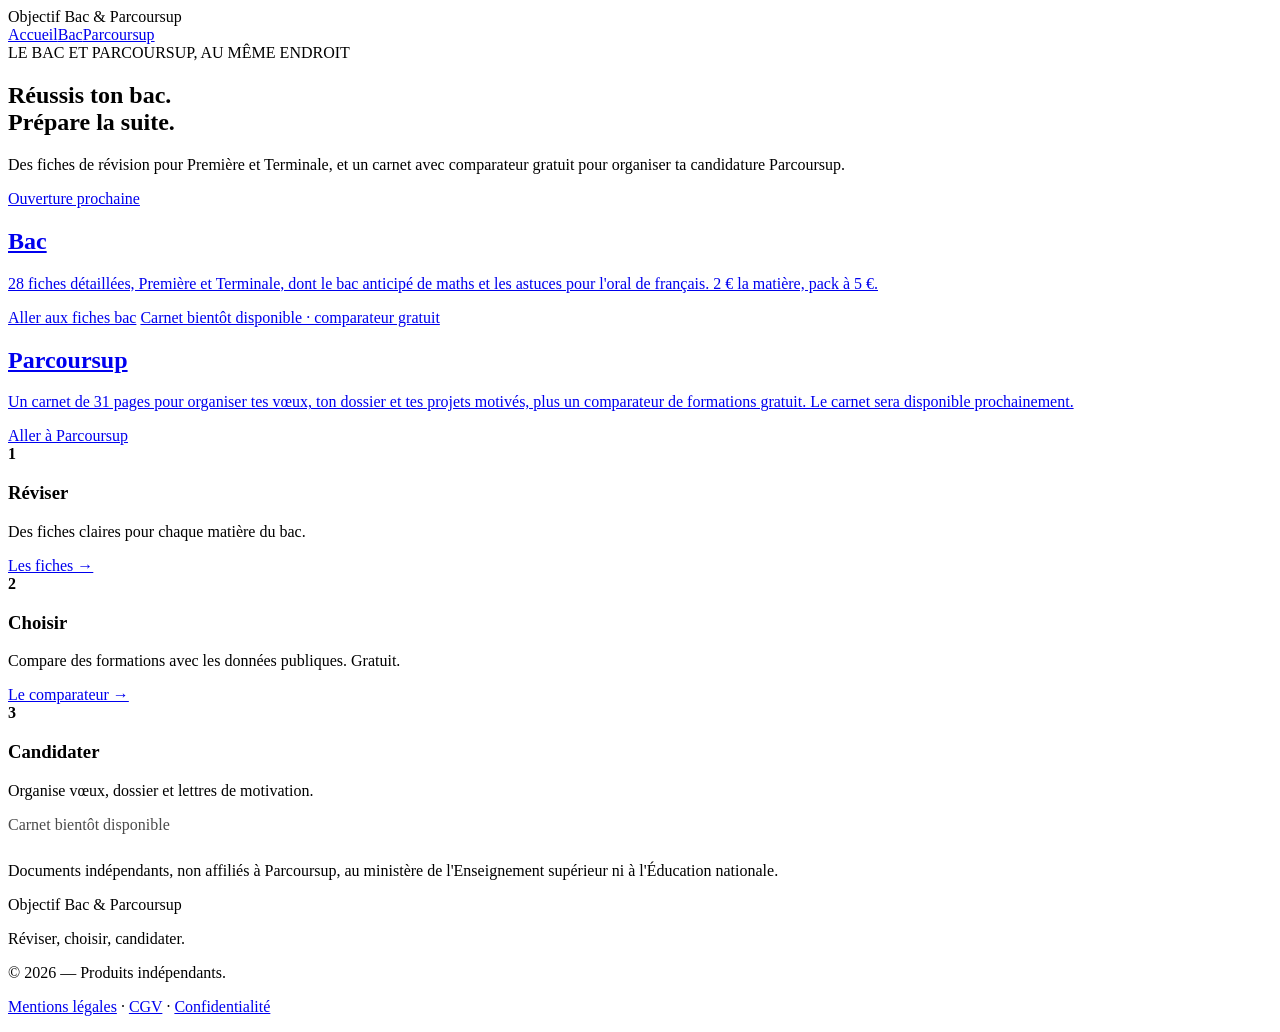
==== index.html @ 8cfb984e "Add files via upload Mise en ligne du site" ====
<!doctype html>
<html lang="fr">
<head>
<meta charset="utf-8" />
<meta name="viewport" content="width=device-width, initial-scale=1" />
<meta name="description" content="Fiches de révision du bac et carnet Parcoursup avec comparateur gratuit." />
<title>Objectif Bac &amp; Parcoursup — Révise, choisis, candidate</title>
<link rel="icon" href="data:image/svg+xml,%3Csvg xmlns=%27http://www.w3.org/2000/svg%27 viewBox=%270 0 100 100%27%3E%3Crect width=%27100%27 height=%27100%27 rx=%2722%27 fill=%27%230f2347%27/%3E%3Ctext x=%2750%27 y=%2772%27 font-size=%2770%27 text-anchor=%27middle%27 fill=%27%23ffc933%27 font-family=%27Arial%27 font-weight=%27800%27%3EO%3C/text%3E%3C/svg%3E">
<link rel="preconnect" href="https://fonts.googleapis.com">
<link rel="preconnect" href="https://fonts.gstatic.com" crossorigin>
<link href="https://fonts.googleapis.com/css2?family=DM+Sans:wght@400;500;600;700&family=Montserrat:wght@700;800&display=swap" rel="stylesheet">
<link rel="stylesheet" href="style.css" />
</head>
<body>
<div class="sitebar"><div class="in"><span>Objectif Bac &amp; Parcoursup</span><nav><a href="index.html" class="on" aria-current="page">Accueil</a><a href="bac.html">Bac</a><a href="parcoursup.html">Parcoursup</a></nav></div></div>
<main id="top"><section class="hero2"><div class="eyebrow">LE BAC ET PARCOURSUP, AU MÊME ENDROIT</div><h1>Réussis ton bac.<br><span>Prépare la suite.</span></h1><p class="lead">Des fiches de révision pour Première et Terminale, et un carnet avec comparateur gratuit pour organiser ta candidature Parcoursup.</p>
<div class="paths">
<a class="path bac" href="bac.html"><span class="meta" id="bacStatus">Ouverture prochaine</span><h2>Bac</h2><p>28 fiches détaillées, Première et Terminale, dont le bac anticipé de maths et les astuces pour l'oral de français. 2 € la matière, pack à 5 €.</p><span class="btn primary">Aller aux fiches bac</span></a>
<a class="path pcs" href="parcoursup.html"><span class="meta">Carnet bientôt disponible · comparateur gratuit</span><h2>Parcoursup</h2><p>Un carnet de 31 pages pour organiser tes vœux, ton dossier et tes projets motivés, plus un comparateur de formations gratuit. Le carnet sera disponible prochainement.</p><span class="btn primary">Aller à Parcoursup</span></a>
</div>
<div class="jsteps"><div><b>1</b><h3>Réviser</h3><p>Des fiches claires pour chaque matière du bac.</p><a href="bac.html">Les fiches →</a></div><div><b>2</b><h3>Choisir</h3><p>Compare des formations avec les données publiques. Gratuit.</p><a href="parcoursup.html#comparateur">Le comparateur →</a></div><div><b>3</b><h3>Candidater</h3><p>Organise vœux, dossier et lettres de motivation.</p><span class="soon" style="opacity:.7">Carnet bientôt disponible</span></div></div>
<p class="independent" style="margin-top:28px">Documents indépendants, non affiliés à Parcoursup, au ministère de l'Enseignement supérieur ni à l'Éducation nationale.</p></section></main>
<footer><div class="brand">Objectif <span>Bac &amp; Parcoursup</span></div><p>Réviser, choisir, candidater.</p><p>© 2026 — Produits indépendants.</p><p class="legal"><a href="mentions-legales.html">Mentions légales</a> · <a href="cgv.html">CGV</a> · <a href="confidentialite.html">Confidentialité</a></p></footer>
<script src="config.js"></script>
<script>var S=window.SITE,st=document.getElementById("bacStatus");if(st)st.textContent=S.SALES_OPEN?"Disponible maintenant":"Ouverture prochaine";</script>
</body>
</html>
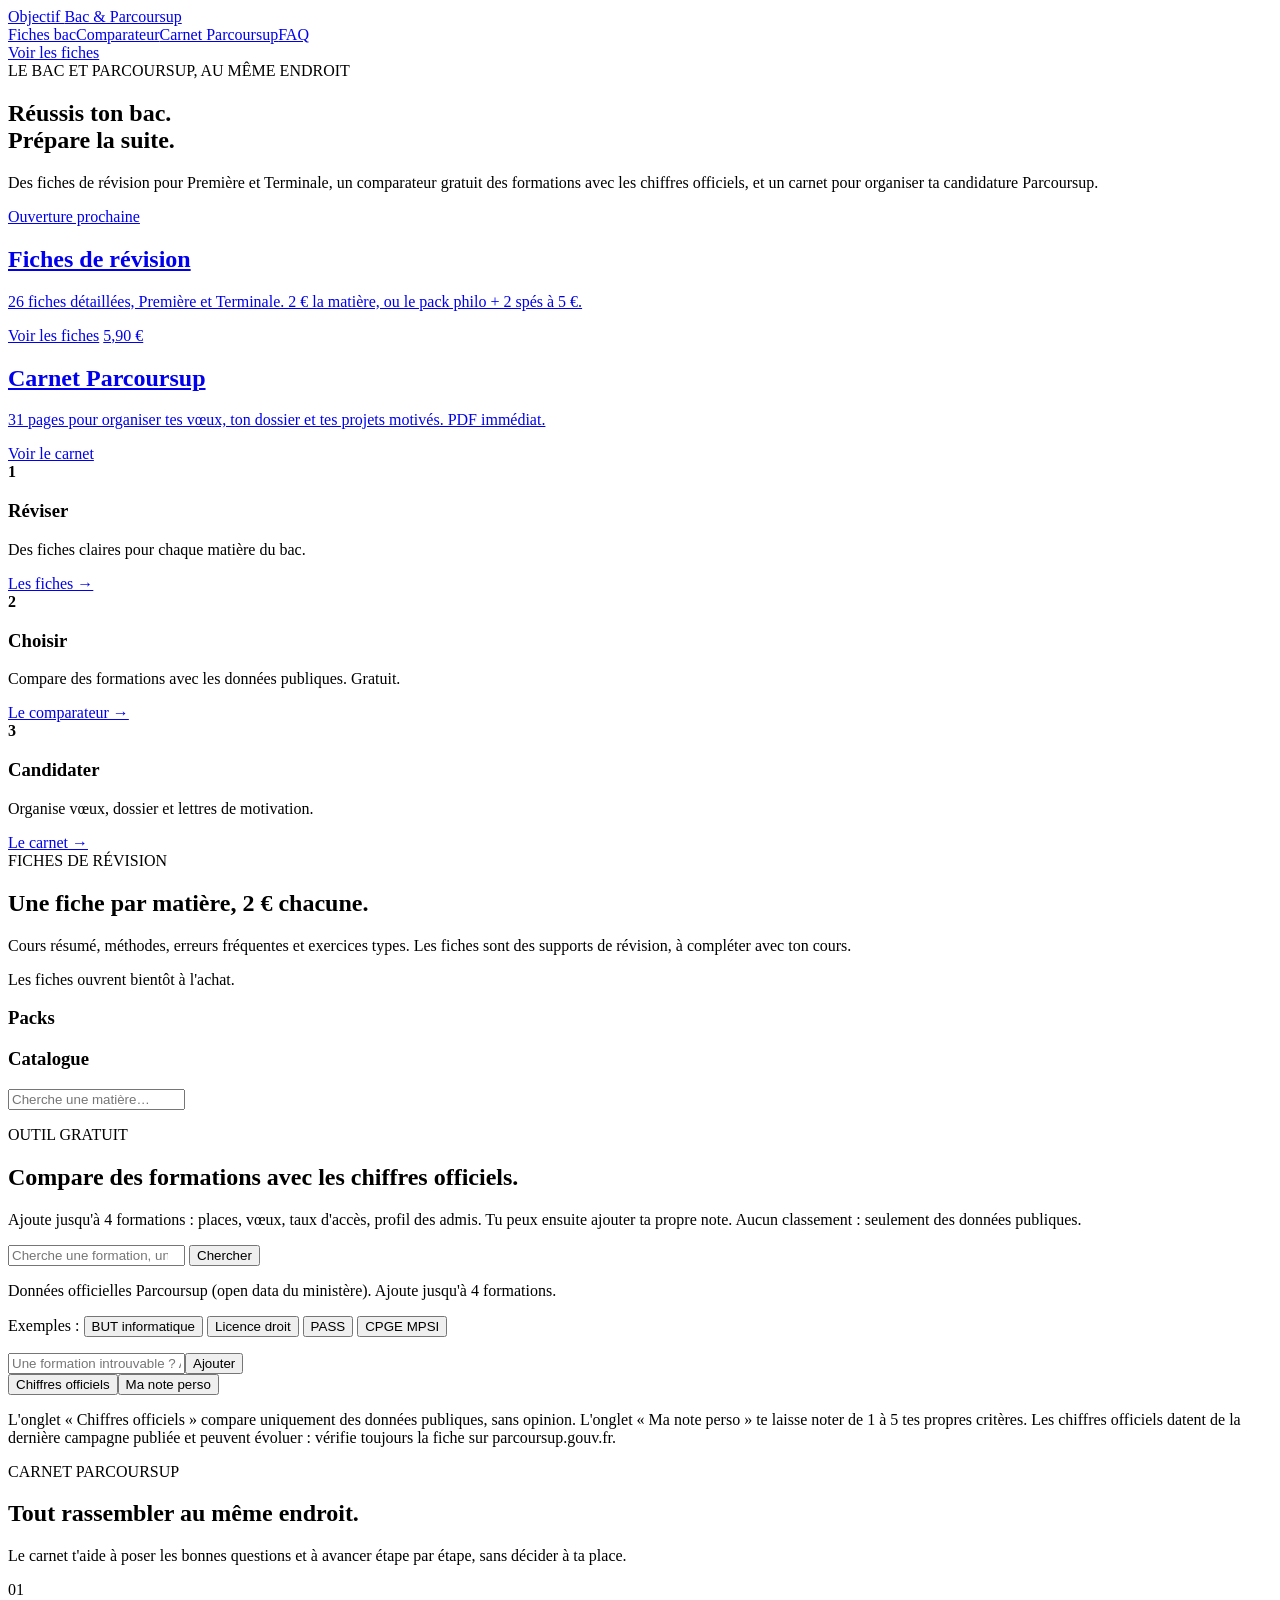
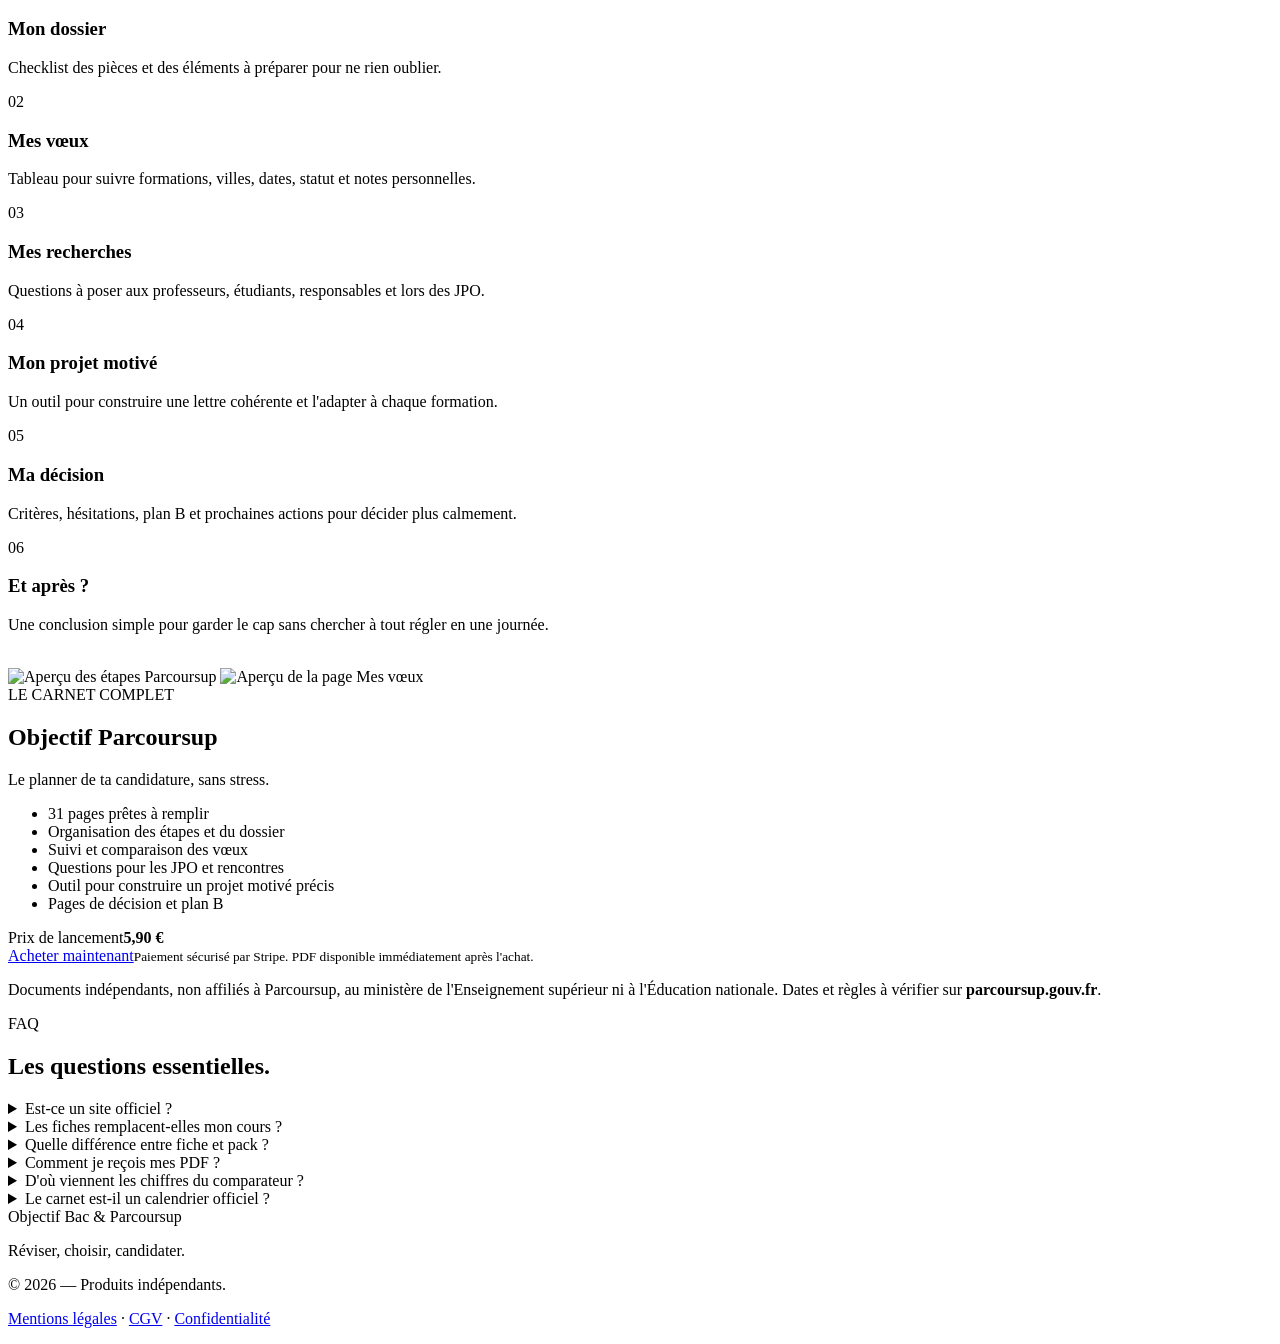
==== commit 79f41bf5: "Add files via upload Mise en ligne du site" ====
--- a/index.html
+++ b/index.html
@@ -3,7 +3,7 @@
 <head>
 <meta charset="utf-8" />
 <meta name="viewport" content="width=device-width, initial-scale=1" />
-<meta name="description" content="Fiches de révision du bac et carnet Parcoursup avec comparateur gratuit." />
+<meta name="description" content="Objectif Bac &amp; Parcoursup — fiches de révision Première et Terminale, comparateur de formations gratuit et carnet Parcoursup." />
 <title>Objectif Bac &amp; Parcoursup — Révise, choisis, candidate</title>
 <link rel="icon" href="data:image/svg+xml,%3Csvg xmlns=%27http://www.w3.org/2000/svg%27 viewBox=%270 0 100 100%27%3E%3Crect width=%27100%27 height=%27100%27 rx=%2722%27 fill=%27%230f2347%27/%3E%3Ctext x=%2750%27 y=%2772%27 font-size=%2770%27 text-anchor=%27middle%27 fill=%27%23ffc933%27 font-family=%27Arial%27 font-weight=%27800%27%3EO%3C/text%3E%3C/svg%3E">
 <link rel="preconnect" href="https://fonts.googleapis.com">
@@ -12,16 +12,95 @@
 <link rel="stylesheet" href="style.css" />
 </head>
 <body>
-<div class="sitebar"><div class="in"><span>Objectif Bac &amp; Parcoursup</span><nav><a href="index.html" class="on" aria-current="page">Accueil</a><a href="bac.html">Bac</a><a href="parcoursup.html">Parcoursup</a></nav></div></div>
-<main id="top"><section class="hero2"><div class="eyebrow">LE BAC ET PARCOURSUP, AU MÊME ENDROIT</div><h1>Réussis ton bac.<br><span>Prépare la suite.</span></h1><p class="lead">Des fiches de révision pour Première et Terminale, et un carnet avec comparateur gratuit pour organiser ta candidature Parcoursup.</p>
-<div class="paths">
-<a class="path bac" href="bac.html"><span class="meta" id="bacStatus">Ouverture prochaine</span><h2>Bac</h2><p>28 fiches détaillées, Première et Terminale, dont le bac anticipé de maths et les astuces pour l'oral de français. 2 € la matière, pack à 5 €.</p><span class="btn primary">Aller aux fiches bac</span></a>
-<a class="path pcs" href="parcoursup.html"><span class="meta">Carnet bientôt disponible · comparateur gratuit</span><h2>Parcoursup</h2><p>Un carnet de 31 pages pour organiser tes vœux, ton dossier et tes projets motivés, plus un comparateur de formations gratuit. Le carnet sera disponible prochainement.</p><span class="btn primary">Aller à Parcoursup</span></a>
-</div>
-<div class="jsteps"><div><b>1</b><h3>Réviser</h3><p>Des fiches claires pour chaque matière du bac.</p><a href="bac.html">Les fiches →</a></div><div><b>2</b><h3>Choisir</h3><p>Compare des formations avec les données publiques. Gratuit.</p><a href="parcoursup.html#comparateur">Le comparateur →</a></div><div><b>3</b><h3>Candidater</h3><p>Organise vœux, dossier et lettres de motivation.</p><span class="soon" style="opacity:.7">Carnet bientôt disponible</span></div></div>
-<p class="independent" style="margin-top:28px">Documents indépendants, non affiliés à Parcoursup, au ministère de l'Enseignement supérieur ni à l'Éducation nationale.</p></section></main>
+<header class="nav">
+  <a class="brand" href="#top">Objectif <span>Bac &amp; Parcoursup</span></a>
+  <nav><a href="#bac">Fiches bac</a><a href="#comparateur">Comparateur</a><a href="#parcoursup">Carnet Parcoursup</a><a href="#faq">FAQ</a></nav>
+  <a class="nav-cta" href="#bac">Voir les fiches</a>
+</header>
+<main id="top">
+  <section class="hero2">
+    <div class="eyebrow">LE BAC ET PARCOURSUP, AU MÊME ENDROIT</div>
+    <h1>Réussis ton bac.<br><span>Prépare la suite.</span></h1>
+    <p class="lead">Des fiches de révision pour Première et Terminale, un comparateur gratuit des formations avec les chiffres officiels, et un carnet pour organiser ta candidature Parcoursup.</p>
+    <div class="paths">
+      <a class="path bac" href="#bac"><span class="meta" id="bacStatus">Ouverture prochaine</span><h2>Fiches de révision</h2><p>26 fiches détaillées, Première et Terminale. 2 € la matière, ou le pack philo + 2 spés à 5 €.</p><span class="btn primary">Voir les fiches</span></a>
+      <a class="path pcs" href="#parcoursup"><span class="meta">5,90 €</span><h2>Carnet Parcoursup</h2><p>31 pages pour organiser tes vœux, ton dossier et tes projets motivés. PDF immédiat.</p><span class="btn primary">Voir le carnet</span></a>
+    </div>
+    <div class="jsteps">
+      <div><b>1</b><h3>Réviser</h3><p>Des fiches claires pour chaque matière du bac.</p><a href="#bac">Les fiches →</a></div>
+      <div><b>2</b><h3>Choisir</h3><p>Compare des formations avec les données publiques. Gratuit.</p><a href="#comparateur">Le comparateur →</a></div>
+      <div><b>3</b><h3>Candidater</h3><p>Organise vœux, dossier et lettres de motivation.</p><a href="#parcoursup">Le carnet →</a></div>
+    </div>
+  </section>
+
+  <section id="bac" class="section zone-bac">
+    <div class="section-head"><div><span class="section-kicker">FICHES DE RÉVISION</span><h2>Une fiche par matière, 2 € chacune.</h2></div><p>Cours résumé, méthodes, erreurs fréquentes et exercices types. Les fiches sont des supports de révision, à compléter avec ton cours.</p></div>
+    <div id="bnotice" class="bnotice"><div>Les fiches ouvrent bientôt à l'achat. <a id="bwaitlist" href="#" target="_blank" rel="noopener" hidden>Préviens-moi à l'ouverture</a></div></div>
+    <h3 class="subhead">Packs</h3>
+    <div id="bpacks"></div>
+    <h3 class="subhead">Catalogue</h3>
+    <input id="bq" type="search" placeholder="Cherche une matière…" aria-label="Rechercher une matière" autocomplete="off" />
+    <div id="blchips" class="bchips"></div>
+    <div id="bchips" class="bchips"></div>
+    <p id="bcount" class="hint" aria-live="polite"></p>
+    <div id="bgrid"></div>
+  </section>
+
+  <section id="comparateur" class="comparator section">
+      <div class="section-head"><div><span class="section-kicker">OUTIL GRATUIT</span><h2>Compare des formations avec les chiffres officiels.</h2></div><p>Ajoute jusqu'à 4 formations : places, vœux, taux d'accès, profil des admis. Tu peux ensuite ajouter ta propre note. Aucun classement : seulement des données publiques.</p></div>
+      <div class="compare-box">
+        <div class="search-row">
+          <input id="q" type="search" placeholder="Cherche une formation, un établissement ou une ville — ex. BUT informatique Lyon" autocomplete="off" aria-label="Rechercher une formation" />
+          <button class="btn primary" id="qBtn" type="button">Chercher</button>
+        </div>
+        <p id="qStatus" class="hint" aria-live="polite">Données officielles Parcoursup (open data du ministère). Ajoute jusqu'à 4 formations.</p>
+        <p class="hint">Exemples : <button type="button" class="chip" data-q="BUT informatique">BUT informatique</button> <button type="button" class="chip" data-q="Licence droit">Licence droit</button> <button type="button" class="chip" data-q="PASS">PASS</button> <button type="button" class="chip" data-q="CPGE MPSI">CPGE MPSI</button></p>
+        <ul id="qResults" class="q-results"></ul>
+        <form id="manualForm" class="manual"><input id="manualName" placeholder="Une formation introuvable ? Ajoute-la à la main" aria-label="Ajouter une formation manuellement" /><button class="btn secondary" type="submit">Ajouter</button></form>
+        <div class="tabs" role="tablist"><button type="button" role="tab" id="tabOff" aria-selected="true">Chiffres officiels</button><button type="button" role="tab" id="tabPerso" aria-selected="false">Ma note perso</button></div>
+        <div id="officialResult" class="table-wrap" aria-live="polite"></div>
+        <div id="compareResult" class="compare-grid" aria-live="polite" hidden></div>
+        <p class="hint">L'onglet « Chiffres officiels » compare uniquement des données publiques, sans opinion. L'onglet « Ma note perso » te laisse noter de 1 à 5 tes propres critères. Les chiffres officiels datent de la dernière campagne publiée et peuvent évoluer : vérifie toujours la fiche sur parcoursup.gouv.fr.</p>
+      </div>
+    </section>
+
+  <section id="parcoursup" class="content section">
+    <div class="section-head"><div><span class="section-kicker">CARNET PARCOURSUP</span><h2>Tout rassembler au même endroit.</h2></div><p>Le carnet t'aide à poser les bonnes questions et à avancer étape par étape, sans décider à ta place.</p></div>
+    <div class="feature-grid">
+        <article><div class="num">01</div><h3>Mon dossier</h3><p>Checklist des pièces et des éléments à préparer pour ne rien oublier.</p></article>
+        <article><div class="num">02</div><h3>Mes vœux</h3><p>Tableau pour suivre formations, villes, dates, statut et notes personnelles.</p></article>
+        <article><div class="num">03</div><h3>Mes recherches</h3><p>Questions à poser aux professeurs, étudiants, responsables et lors des JPO.</p></article>
+        <article><div class="num">04</div><h3>Mon projet motivé</h3><p>Un outil pour construire une lettre cohérente et l'adapter à chaque formation.</p></article>
+        <article><div class="num">05</div><h3>Ma décision</h3><p>Critères, hésitations, plan B et prochaines actions pour décider plus calmement.</p></article>
+        <article><div class="num">06</div><h3>Et après ?</h3><p>Une conclusion simple pour garder le cap sans chercher à tout régler en une journée.</p></article>
+      </div>
+    <div class="preview-grid" style="margin-top:34px">
+      <img src="assets/preview-steps.png" alt="Aperçu des étapes Parcoursup" loading="lazy" />
+      <img src="assets/preview-voeux.png" alt="Aperçu de la page Mes vœux" loading="lazy" />
+    </div>
+  </section>
+
+  <section id="acheter" class="buy section">
+    <div class="buy-card">
+      <div><span class="section-kicker">LE CARNET COMPLET</span><h2>Objectif Parcoursup</h2><p class="buy-sub">Le planner de ta candidature, sans stress.</p><ul><li>31 pages prêtes à remplir</li><li>Organisation des étapes et du dossier</li><li>Suivi et comparaison des vœux</li><li>Questions pour les JPO et rencontres</li><li>Outil pour construire un projet motivé précis</li><li>Pages de décision et plan B</li></ul></div>
+      <div class="price"><div><span>Prix de lancement</span><strong>5,90 €</strong></div><a class="btn primary big" href="https://buy.stripe.com/4gM00jh0t4Qf3sW8htg3600" target="_blank" rel="noopener">Acheter maintenant</a><small>Paiement sécurisé par Stripe. PDF disponible immédiatement après l'achat.</small></div>
+    </div>
+    <p class="independent">Documents indépendants, non affiliés à Parcoursup, au ministère de l'Enseignement supérieur ni à l'Éducation nationale. Dates et règles à vérifier sur <strong>parcoursup.gouv.fr</strong>.</p>
+  </section>
+
+  <section id="faq" class="faq section">
+    <div class="section-head"><div><span class="section-kicker">FAQ</span><h2>Les questions essentielles.</h2></div></div>
+    <details><summary>Est-ce un site officiel ?</summary><p>Non. Objectif Bac &amp; Parcoursup est indépendant : pas d'affiliation avec Parcoursup, le ministère ou l'Éducation nationale.</p></details>
+    <details><summary>Les fiches remplacent-elles mon cours ?</summary><p>Non. Ce sont des résumés de révision. Vérifie toujours les points importants avec ton cours et le programme officiel.</p></details>
+    <details><summary>Quelle différence entre fiche et pack ?</summary><p>Une fiche = une matière (2 €). Le pack à 5 € donne la philosophie et 2 spécialités au choix.</p></details>
+    <details><summary>Comment je reçois mes PDF ?</summary><p>Juste après le paiement, tu arrives sur une page de téléchargement. Le reçu Stripe est envoyé par e-mail.</p></details>
+    <details><summary>D'où viennent les chiffres du comparateur ?</summary><p>Des données ouvertes officielles de Parcoursup (ministère). Elles datent de la dernière campagne publiée : vérifie la fiche sur parcoursup.gouv.fr.</p></details>
+    <details><summary>Le carnet est-il un calendrier officiel ?</summary><p>Non. Il sert à t'organiser ; dates et règles sont à vérifier sur parcoursup.gouv.fr.</p></details>
+  </section>
+</main>
 <footer><div class="brand">Objectif <span>Bac &amp; Parcoursup</span></div><p>Réviser, choisir, candidater.</p><p>© 2026 — Produits indépendants.</p><p class="legal"><a href="mentions-legales.html">Mentions légales</a> · <a href="cgv.html">CGV</a> · <a href="confidentialite.html">Confidentialité</a></p></footer>
 <script src="config.js"></script>
-<script>var S=window.SITE,st=document.getElementById("bacStatus");if(st)st.textContent=S.SALES_OPEN?"Disponible maintenant":"Ouverture prochaine";</script>
+<script src="fiches.js"></script>
+<script src="compare.js"></script>
 </body>
 </html>
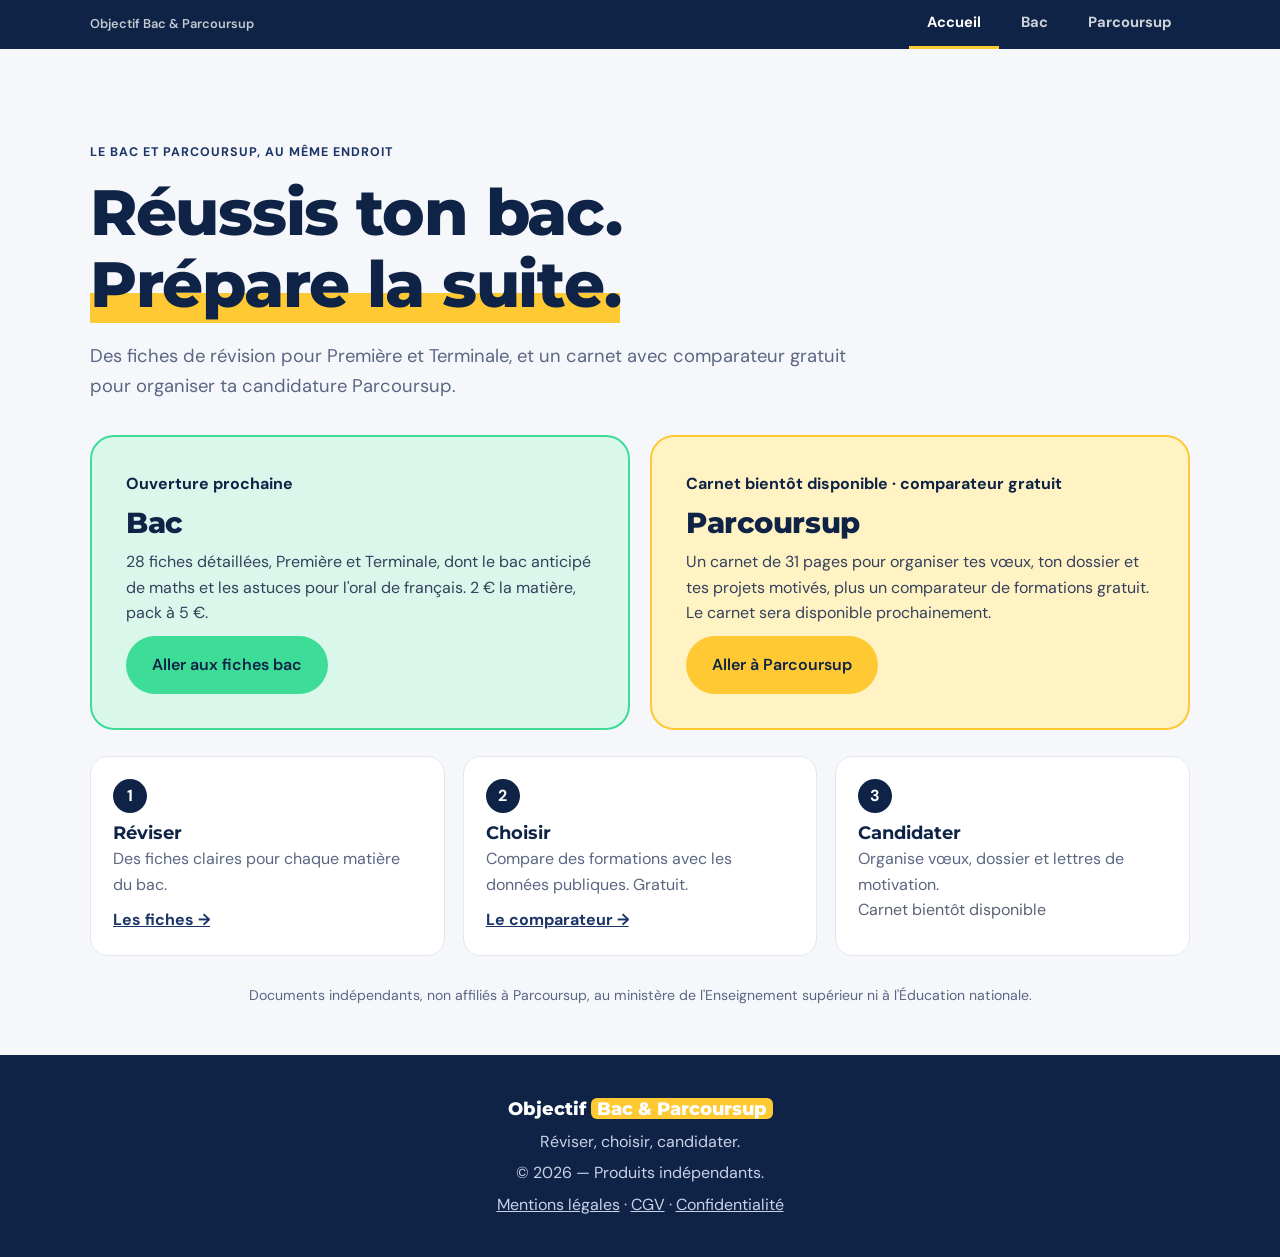
==== commit d6056bd6: "Add files via upload" ====
--- a/index.html
+++ b/index.html
@@ -3,7 +3,7 @@
 <head>
 <meta charset="utf-8" />
 <meta name="viewport" content="width=device-width, initial-scale=1" />
-<meta name="description" content="Objectif Bac &amp; Parcoursup — fiches de révision Première et Terminale, comparateur de formations gratuit et carnet Parcoursup." />
+<meta name="description" content="Fiches de révision du bac et carnet Parcoursup avec comparateur gratuit." />
 <title>Objectif Bac &amp; Parcoursup — Révise, choisis, candidate</title>
 <link rel="icon" href="data:image/svg+xml,%3Csvg xmlns=%27http://www.w3.org/2000/svg%27 viewBox=%270 0 100 100%27%3E%3Crect width=%27100%27 height=%27100%27 rx=%2722%27 fill=%27%230f2347%27/%3E%3Ctext x=%2750%27 y=%2772%27 font-size=%2770%27 text-anchor=%27middle%27 fill=%27%23ffc933%27 font-family=%27Arial%27 font-weight=%27800%27%3EO%3C/text%3E%3C/svg%3E">
 <link rel="preconnect" href="https://fonts.googleapis.com">
@@ -12,95 +12,16 @@
 <link rel="stylesheet" href="style.css" />
 </head>
 <body>
-<header class="nav">
-  <a class="brand" href="#top">Objectif <span>Bac &amp; Parcoursup</span></a>
-  <nav><a href="#bac">Fiches bac</a><a href="#comparateur">Comparateur</a><a href="#parcoursup">Carnet Parcoursup</a><a href="#faq">FAQ</a></nav>
-  <a class="nav-cta" href="#bac">Voir les fiches</a>
-</header>
-<main id="top">
-  <section class="hero2">
-    <div class="eyebrow">LE BAC ET PARCOURSUP, AU MÊME ENDROIT</div>
-    <h1>Réussis ton bac.<br><span>Prépare la suite.</span></h1>
-    <p class="lead">Des fiches de révision pour Première et Terminale, un comparateur gratuit des formations avec les chiffres officiels, et un carnet pour organiser ta candidature Parcoursup.</p>
-    <div class="paths">
-      <a class="path bac" href="#bac"><span class="meta" id="bacStatus">Ouverture prochaine</span><h2>Fiches de révision</h2><p>26 fiches détaillées, Première et Terminale. 2 € la matière, ou le pack philo + 2 spés à 5 €.</p><span class="btn primary">Voir les fiches</span></a>
-      <a class="path pcs" href="#parcoursup"><span class="meta">5,90 €</span><h2>Carnet Parcoursup</h2><p>31 pages pour organiser tes vœux, ton dossier et tes projets motivés. PDF immédiat.</p><span class="btn primary">Voir le carnet</span></a>
-    </div>
-    <div class="jsteps">
-      <div><b>1</b><h3>Réviser</h3><p>Des fiches claires pour chaque matière du bac.</p><a href="#bac">Les fiches →</a></div>
-      <div><b>2</b><h3>Choisir</h3><p>Compare des formations avec les données publiques. Gratuit.</p><a href="#comparateur">Le comparateur →</a></div>
-      <div><b>3</b><h3>Candidater</h3><p>Organise vœux, dossier et lettres de motivation.</p><a href="#parcoursup">Le carnet →</a></div>
-    </div>
-  </section>
-
-  <section id="bac" class="section zone-bac">
-    <div class="section-head"><div><span class="section-kicker">FICHES DE RÉVISION</span><h2>Une fiche par matière, 2 € chacune.</h2></div><p>Cours résumé, méthodes, erreurs fréquentes et exercices types. Les fiches sont des supports de révision, à compléter avec ton cours.</p></div>
-    <div id="bnotice" class="bnotice"><div>Les fiches ouvrent bientôt à l'achat. <a id="bwaitlist" href="#" target="_blank" rel="noopener" hidden>Préviens-moi à l'ouverture</a></div></div>
-    <h3 class="subhead">Packs</h3>
-    <div id="bpacks"></div>
-    <h3 class="subhead">Catalogue</h3>
-    <input id="bq" type="search" placeholder="Cherche une matière…" aria-label="Rechercher une matière" autocomplete="off" />
-    <div id="blchips" class="bchips"></div>
-    <div id="bchips" class="bchips"></div>
-    <p id="bcount" class="hint" aria-live="polite"></p>
-    <div id="bgrid"></div>
-  </section>
-
-  <section id="comparateur" class="comparator section">
-      <div class="section-head"><div><span class="section-kicker">OUTIL GRATUIT</span><h2>Compare des formations avec les chiffres officiels.</h2></div><p>Ajoute jusqu'à 4 formations : places, vœux, taux d'accès, profil des admis. Tu peux ensuite ajouter ta propre note. Aucun classement : seulement des données publiques.</p></div>
-      <div class="compare-box">
-        <div class="search-row">
-          <input id="q" type="search" placeholder="Cherche une formation, un établissement ou une ville — ex. BUT informatique Lyon" autocomplete="off" aria-label="Rechercher une formation" />
-          <button class="btn primary" id="qBtn" type="button">Chercher</button>
-        </div>
-        <p id="qStatus" class="hint" aria-live="polite">Données officielles Parcoursup (open data du ministère). Ajoute jusqu'à 4 formations.</p>
-        <p class="hint">Exemples : <button type="button" class="chip" data-q="BUT informatique">BUT informatique</button> <button type="button" class="chip" data-q="Licence droit">Licence droit</button> <button type="button" class="chip" data-q="PASS">PASS</button> <button type="button" class="chip" data-q="CPGE MPSI">CPGE MPSI</button></p>
-        <ul id="qResults" class="q-results"></ul>
-        <form id="manualForm" class="manual"><input id="manualName" placeholder="Une formation introuvable ? Ajoute-la à la main" aria-label="Ajouter une formation manuellement" /><button class="btn secondary" type="submit">Ajouter</button></form>
-        <div class="tabs" role="tablist"><button type="button" role="tab" id="tabOff" aria-selected="true">Chiffres officiels</button><button type="button" role="tab" id="tabPerso" aria-selected="false">Ma note perso</button></div>
-        <div id="officialResult" class="table-wrap" aria-live="polite"></div>
-        <div id="compareResult" class="compare-grid" aria-live="polite" hidden></div>
-        <p class="hint">L'onglet « Chiffres officiels » compare uniquement des données publiques, sans opinion. L'onglet « Ma note perso » te laisse noter de 1 à 5 tes propres critères. Les chiffres officiels datent de la dernière campagne publiée et peuvent évoluer : vérifie toujours la fiche sur parcoursup.gouv.fr.</p>
-      </div>
-    </section>
-
-  <section id="parcoursup" class="content section">
-    <div class="section-head"><div><span class="section-kicker">CARNET PARCOURSUP</span><h2>Tout rassembler au même endroit.</h2></div><p>Le carnet t'aide à poser les bonnes questions et à avancer étape par étape, sans décider à ta place.</p></div>
-    <div class="feature-grid">
-        <article><div class="num">01</div><h3>Mon dossier</h3><p>Checklist des pièces et des éléments à préparer pour ne rien oublier.</p></article>
-        <article><div class="num">02</div><h3>Mes vœux</h3><p>Tableau pour suivre formations, villes, dates, statut et notes personnelles.</p></article>
-        <article><div class="num">03</div><h3>Mes recherches</h3><p>Questions à poser aux professeurs, étudiants, responsables et lors des JPO.</p></article>
-        <article><div class="num">04</div><h3>Mon projet motivé</h3><p>Un outil pour construire une lettre cohérente et l'adapter à chaque formation.</p></article>
-        <article><div class="num">05</div><h3>Ma décision</h3><p>Critères, hésitations, plan B et prochaines actions pour décider plus calmement.</p></article>
-        <article><div class="num">06</div><h3>Et après ?</h3><p>Une conclusion simple pour garder le cap sans chercher à tout régler en une journée.</p></article>
-      </div>
-    <div class="preview-grid" style="margin-top:34px">
-      <img src="assets/preview-steps.png" alt="Aperçu des étapes Parcoursup" loading="lazy" />
-      <img src="assets/preview-voeux.png" alt="Aperçu de la page Mes vœux" loading="lazy" />
-    </div>
-  </section>
-
-  <section id="acheter" class="buy section">
-    <div class="buy-card">
-      <div><span class="section-kicker">LE CARNET COMPLET</span><h2>Objectif Parcoursup</h2><p class="buy-sub">Le planner de ta candidature, sans stress.</p><ul><li>31 pages prêtes à remplir</li><li>Organisation des étapes et du dossier</li><li>Suivi et comparaison des vœux</li><li>Questions pour les JPO et rencontres</li><li>Outil pour construire un projet motivé précis</li><li>Pages de décision et plan B</li></ul></div>
-      <div class="price"><div><span>Prix de lancement</span><strong>5,90 €</strong></div><a class="btn primary big" href="https://buy.stripe.com/4gM00jh0t4Qf3sW8htg3600" target="_blank" rel="noopener">Acheter maintenant</a><small>Paiement sécurisé par Stripe. PDF disponible immédiatement après l'achat.</small></div>
-    </div>
-    <p class="independent">Documents indépendants, non affiliés à Parcoursup, au ministère de l'Enseignement supérieur ni à l'Éducation nationale. Dates et règles à vérifier sur <strong>parcoursup.gouv.fr</strong>.</p>
-  </section>
-
-  <section id="faq" class="faq section">
-    <div class="section-head"><div><span class="section-kicker">FAQ</span><h2>Les questions essentielles.</h2></div></div>
-    <details><summary>Est-ce un site officiel ?</summary><p>Non. Objectif Bac &amp; Parcoursup est indépendant : pas d'affiliation avec Parcoursup, le ministère ou l'Éducation nationale.</p></details>
-    <details><summary>Les fiches remplacent-elles mon cours ?</summary><p>Non. Ce sont des résumés de révision. Vérifie toujours les points importants avec ton cours et le programme officiel.</p></details>
-    <details><summary>Quelle différence entre fiche et pack ?</summary><p>Une fiche = une matière (2 €). Le pack à 5 € donne la philosophie et 2 spécialités au choix.</p></details>
-    <details><summary>Comment je reçois mes PDF ?</summary><p>Juste après le paiement, tu arrives sur une page de téléchargement. Le reçu Stripe est envoyé par e-mail.</p></details>
-    <details><summary>D'où viennent les chiffres du comparateur ?</summary><p>Des données ouvertes officielles de Parcoursup (ministère). Elles datent de la dernière campagne publiée : vérifie la fiche sur parcoursup.gouv.fr.</p></details>
-    <details><summary>Le carnet est-il un calendrier officiel ?</summary><p>Non. Il sert à t'organiser ; dates et règles sont à vérifier sur parcoursup.gouv.fr.</p></details>
-  </section>
-</main>
+<div class="sitebar"><div class="in"><span>Objectif Bac &amp; Parcoursup</span><nav><a href="index.html" class="on" aria-current="page">Accueil</a><a href="bac.html">Bac</a><a href="parcoursup.html">Parcoursup</a></nav></div></div>
+<main id="top"><section class="hero2"><div class="eyebrow">LE BAC ET PARCOURSUP, AU MÊME ENDROIT</div><h1>Réussis ton bac.<br><span>Prépare la suite.</span></h1><p class="lead">Des fiches de révision pour Première et Terminale, et un carnet avec comparateur gratuit pour organiser ta candidature Parcoursup.</p>
+<div class="paths">
+<a class="path bac" href="bac.html"><span class="meta" id="bacStatus">Ouverture prochaine</span><h2>Bac</h2><p>28 fiches détaillées, Première et Terminale, dont le bac anticipé de maths et les astuces pour l'oral de français. 2 € la matière, pack à 5 €.</p><span class="btn primary">Aller aux fiches bac</span></a>
+<a class="path pcs" href="parcoursup.html"><span class="meta">Carnet bientôt disponible · comparateur gratuit</span><h2>Parcoursup</h2><p>Un carnet de 31 pages pour organiser tes vœux, ton dossier et tes projets motivés, plus un comparateur de formations gratuit. Le carnet sera disponible prochainement.</p><span class="btn primary">Aller à Parcoursup</span></a>
+</div>
+<div class="jsteps"><div><b>1</b><h3>Réviser</h3><p>Des fiches claires pour chaque matière du bac.</p><a href="bac.html">Les fiches →</a></div><div><b>2</b><h3>Choisir</h3><p>Compare des formations avec les données publiques. Gratuit.</p><a href="parcoursup.html#comparateur">Le comparateur →</a></div><div><b>3</b><h3>Candidater</h3><p>Organise vœux, dossier et lettres de motivation.</p><span class="soon" style="opacity:.7">Carnet bientôt disponible</span></div></div>
+<p class="independent" style="margin-top:28px">Documents indépendants, non affiliés à Parcoursup, au ministère de l'Enseignement supérieur ni à l'Éducation nationale.</p></section></main>
 <footer><div class="brand">Objectif <span>Bac &amp; Parcoursup</span></div><p>Réviser, choisir, candidater.</p><p>© 2026 — Produits indépendants.</p><p class="legal"><a href="mentions-legales.html">Mentions légales</a> · <a href="cgv.html">CGV</a> · <a href="confidentialite.html">Confidentialité</a></p></footer>
 <script src="config.js"></script>
-<script src="fiches.js"></script>
-<script src="compare.js"></script>
+<script>var S=window.SITE,st=document.getElementById("bacStatus");if(st)st.textContent=S.SALES_OPEN?"Disponible maintenant":"Ouverture prochaine";</script>
 </body>
 </html>
--- a/style.css
+++ b/style.css
@@ -0,0 +1,196 @@
+:root{--navy:#0f2347;--navy2:#1b3566;--yellow:#ffc933;--yellow2:#ffe49a;--bg:#f6f7fb;--card:#fff;--ink:#16213a;--mute:#5b6682;--line:#e3e7f0;--ok:#1f9d6b;--r:18px}
+*{box-sizing:border-box}html{scroll-behavior:smooth;scroll-padding-top:84px}
+body{margin:0;font-family:"DM Sans",system-ui,sans-serif;color:var(--ink);background:var(--bg);line-height:1.6;-webkit-font-smoothing:antialiased}
+img{max-width:100%;display:block}
+h1,h2,h3{font-family:"Montserrat","DM Sans",sans-serif;line-height:1.12;margin:0;color:var(--navy)}
+h1{font-size:clamp(2.3rem,5.4vw,4rem);font-weight:800;letter-spacing:-.02em}
+h1 span{background:linear-gradient(transparent 62%,var(--yellow) 62%)}
+h2{font-size:clamp(1.7rem,3.4vw,2.5rem);font-weight:800;letter-spacing:-.01em}
+h3{font-size:1.1rem;font-weight:700}
+p{margin:0}
+a{color:inherit}
+:focus-visible{outline:3px solid var(--yellow);outline-offset:2px}
+
+.nav{position:sticky;top:0;z-index:20;display:flex;align-items:center;gap:28px;padding:14px clamp(18px,5vw,64px);background:rgba(246,247,251,.92);backdrop-filter:blur(10px);border-bottom:1px solid var(--line)}
+.brand{font-family:"Montserrat",sans-serif;font-weight:800;color:var(--navy);text-decoration:none;font-size:1.1rem}
+.brand span{background:var(--yellow);padding:0 6px;border-radius:6px}
+.nav nav{display:flex;gap:22px;margin-left:auto}
+.nav nav a{text-decoration:none;font-weight:500;color:var(--mute)}
+.nav nav a:hover{color:var(--navy)}
+.nav-cta{background:var(--navy);color:#fff;text-decoration:none;font-weight:700;padding:10px 18px;border-radius:999px;font-size:.95rem}
+
+.btn{display:inline-flex;align-items:center;justify-content:center;gap:6px;font:inherit;font-weight:600;padding:14px 24px;border-radius:999px;border:2px solid transparent;text-decoration:none;cursor:pointer;transition:transform .15s}
+.btn:hover{transform:translateY(-2px)}
+.btn.primary{background:var(--yellow);color:var(--navy)}
+.btn.secondary{background:transparent;border-color:var(--navy);color:var(--navy)}
+.btn.big{padding:18px 32px;font-size:1.1rem;background:var(--yellow)}
+
+.hero{display:grid;grid-template-columns:1.1fr .9fr;gap:48px;align-items:center;padding:clamp(40px,7vw,96px) clamp(18px,5vw,64px);max-width:1280px;margin:0 auto}
+.eyebrow,.section-kicker{display:inline-block;font-weight:700;font-size:.78rem;letter-spacing:.08em;color:var(--navy2);margin-bottom:14px}
+.lead{font-size:1.15rem;color:var(--mute);margin:22px 0 28px;max-width:52ch}
+.hero-actions{display:flex;flex-wrap:wrap;gap:12px}
+.trust{display:flex;flex-wrap:wrap;gap:8px 20px;margin-top:24px;font-size:.9rem;color:var(--mute);font-weight:500}
+.hero-product{position:relative;display:grid;place-items:center}
+.hero-product img{position:relative;width:min(380px,80%);border-radius:10px;box-shadow:0 30px 60px rgba(15,35,71,.25);transform:rotate(2deg)}
+.glow{position:absolute;inset:8% 8%;background:var(--yellow);border-radius:50%;filter:blur(70px);opacity:.45}
+.floating-card{position:absolute;left:0;bottom:6%;max-width:210px;background:#fff;border-radius:14px;padding:14px 16px;box-shadow:0 12px 30px rgba(15,35,71,.18)}
+.floating-card b{display:block;color:var(--navy);font-size:1.2rem}
+.floating-card small{color:var(--mute);line-height:1.35;display:block}
+
+.problem{background:var(--navy);color:#fff;padding:clamp(48px,7vw,88px) clamp(18px,5vw,64px)}
+.problem>div:first-child,.problem-grid{max-width:1180px;margin:0 auto}
+.problem h2{color:#fff;max-width:20ch}
+.problem .section-kicker{color:var(--yellow)}
+.problem-grid{display:grid;grid-template-columns:repeat(3,1fr);gap:24px;margin-top:40px}
+.problem-grid>div{border-top:2px solid var(--yellow);padding-top:18px}
+.problem-grid b{color:var(--yellow);font-family:"Montserrat",sans-serif}
+.problem-grid h3{color:#fff;margin:6px 0}
+.problem-grid p{color:#c9d2e8}
+
+.section{max-width:1180px;margin:0 auto;padding:clamp(48px,7vw,96px) clamp(18px,5vw,40px)}
+.section-head{display:flex;justify-content:space-between;align-items:end;gap:32px;margin-bottom:36px;flex-wrap:wrap}
+.section-head>p{max-width:46ch;color:var(--mute)}
+.feature-grid{display:grid;grid-template-columns:repeat(3,1fr);gap:20px}
+.feature-grid article{background:var(--card);border:1px solid var(--line);border-radius:var(--r);padding:26px}
+.num{width:38px;height:38px;border-radius:50%;background:var(--yellow);color:var(--navy);font-weight:800;display:grid;place-items:center;margin-bottom:14px;font-size:.9rem}
+.feature-grid p{color:var(--mute);margin-top:6px}
+.preview-grid{display:grid;grid-template-columns:1fr 1fr;gap:24px}
+.preview-grid img{border-radius:12px;box-shadow:0 14px 36px rgba(15,35,71,.16);width:100%}
+
+.comparator{max-width:1280px}
+.compare-box{background:var(--card);border:1px solid var(--line);border-radius:24px;padding:clamp(18px,3vw,36px);box-shadow:0 18px 46px rgba(15,35,71,.08)}
+.search-row,.manual{display:flex;gap:10px}
+.compare-box input[type=search],.manual input{flex:1;min-width:0;font:inherit;padding:14px 18px;border:2px solid var(--line);border-radius:999px;background:var(--bg)}
+.compare-box input[type=search]:focus,.manual input:focus{border-color:var(--navy);outline:none}
+.hint{font-size:.88rem;color:var(--mute);margin:10px 4px}
+.q-results{list-style:none;margin:6px 0 0;padding:0;display:grid;gap:8px}
+.q-results li{display:flex;justify-content:space-between;align-items:center;gap:14px;padding:12px 16px;border:1px solid var(--line);border-radius:14px}
+.q-results strong{display:block;color:var(--navy)}
+.q-results small{color:var(--mute)}
+.q-results button,.remove{font:inherit;font-weight:600;background:var(--navy);color:#fff;border:0;border-radius:999px;padding:8px 16px;cursor:pointer;white-space:nowrap}
+.q-results button:disabled{opacity:.4;cursor:default}
+.manual{margin:18px 0 6px}
+.manual .btn{padding:10px 20px}
+.compare-grid{display:grid;grid-template-columns:repeat(auto-fit,minmax(230px,1fr));gap:16px;margin-top:22px}
+.compare-grid:empty{display:none}
+.fcard{border:2px solid var(--line);border-radius:var(--r);padding:20px;display:flex;flex-direction:column;gap:12px;position:relative}
+.fcard.best{border-color:var(--yellow);background:#fffbea}
+.badge{position:absolute;top:-12px;left:16px;background:var(--yellow);color:var(--navy);font-weight:700;font-size:.78rem;padding:3px 12px;border-radius:999px}
+.fcard h3{font-size:1rem;padding-right:4px}
+.fcard .sub{color:var(--mute);font-size:.88rem;margin-top:-6px}
+.stats{display:grid;gap:8px;font-size:.88rem}
+.stats div{display:flex;justify-content:space-between;gap:8px;border-bottom:1px dashed var(--line);padding-bottom:6px}
+.stats b{color:var(--navy);text-align:right}
+.bar{height:8px;border-radius:99px;background:var(--line);overflow:hidden;margin-top:-2px}
+.bar i{display:block;height:100%;background:var(--ok)}
+.rate{display:grid;gap:2px;font-size:.88rem;font-weight:500}
+.rate span{display:flex;justify-content:space-between}
+.rate input{width:100%;accent-color:var(--navy)}
+.score{margin-top:auto;display:flex;justify-content:space-between;align-items:baseline;background:var(--navy);color:#fff;padding:10px 16px;border-radius:12px}
+.score strong{font-family:"Montserrat",sans-serif;font-size:1.4rem;color:var(--yellow)}
+.remove{background:transparent;color:var(--mute);border:1px solid var(--line);padding:6px 12px;font-size:.82rem}
+
+.buy{max-width:1080px}
+.buy-card{display:grid;grid-template-columns:1.3fr 1fr;gap:32px;background:var(--navy);color:#fff;border-radius:28px;padding:clamp(24px,4vw,52px)}
+.buy-card h2{color:#fff}.buy-card .section-kicker{color:var(--yellow)}
+.buy-sub{color:#c9d2e8;margin:8px 0 18px}
+.buy-card ul{list-style:none;padding:0;margin:0;display:grid;gap:8px}
+.buy-card li::before{content:"✓";color:var(--yellow);font-weight:800;margin-right:10px}
+.price{background:#fff;color:var(--ink);border-radius:20px;padding:26px;display:flex;flex-direction:column;gap:16px;justify-content:center;text-align:center}
+.price span{display:block;color:var(--mute);font-size:.9rem}
+.price strong{font-family:"Montserrat",sans-serif;font-size:3rem;color:var(--navy)}
+.price small{color:var(--mute)}
+.independent{margin-top:20px;font-size:.88rem;color:var(--mute);text-align:center}
+
+.faq{max-width:820px}
+.faq details{background:var(--card);border:1px solid var(--line);border-radius:14px;padding:18px 22px;margin-bottom:12px}
+.faq summary{cursor:pointer;font-weight:700;color:var(--navy)}
+.faq details p{margin-top:10px;color:var(--mute)}
+footer{background:var(--navy);color:#c9d2e8;text-align:center;padding:40px 20px;display:grid;gap:6px}
+footer .brand{color:#fff;justify-self:center}
+
+@media(max-width:900px){
+ .hero,.buy-card{grid-template-columns:1fr}
+ .problem-grid,.feature-grid{grid-template-columns:1fr 1fr}
+ .nav nav{display:none}.nav-cta{margin-left:auto}
+}
+@media(max-width:600px){
+ .problem-grid,.feature-grid,.preview-grid{grid-template-columns:1fr}
+ .search-row,.manual{flex-direction:column}
+ .floating-card{position:static;margin-top:16px;max-width:none}
+}
+@media(prefers-reduced-motion:reduce){*{scroll-behavior:auto!important;transition:none!important}}
+
+[hidden]{display:none!important}
+.tabs{display:inline-flex;gap:4px;background:var(--bg);padding:4px;border-radius:999px;margin-top:20px}
+.tabs button{font:inherit;font-weight:600;border:0;background:transparent;color:var(--mute);padding:10px 20px;border-radius:999px;cursor:pointer}
+.tabs button[aria-selected=true]{background:var(--navy);color:#fff}
+.table-wrap{overflow-x:auto;margin-top:18px}
+.otable{width:100%;border-collapse:collapse;min-width:560px;font-size:.95rem}
+.otable th,.otable td{padding:12px 14px;border-bottom:1px solid var(--line);text-align:left;vertical-align:top}
+.otable thead th{color:var(--navy);font-family:"Montserrat",sans-serif;font-size:.95rem;min-width:170px}
+.otable thead th .remove{display:block;margin-top:8px}
+.otable tbody th{color:var(--mute);font-weight:500;white-space:nowrap}
+.otable td.top{background:#fff3c4;font-weight:700;color:var(--navy)}
+footer .legal a{color:#c9d2e8}
+.doc{max-width:760px;margin:0 auto;padding:48px 20px 80px}
+.doc h1{font-size:clamp(1.8rem,4vw,2.6rem);margin-bottom:8px}
+.doc h2{font-size:1.25rem;margin:32px 0 8px}
+.doc p,.doc li{color:#34405c;margin:8px 0}
+.doc .todo{background:#fff3c4;padding:0 4px;border-radius:4px}
+.doc .note{background:#fff;border:1px solid var(--line);border-left:4px solid var(--yellow);padding:14px 18px;border-radius:10px;margin:20px 0}
+.chip{font:inherit;font-size:.85rem;border:1px solid var(--line);background:var(--bg);color:var(--navy);border-radius:999px;padding:4px 12px;cursor:pointer;margin:2px}.chip:hover{border-color:var(--navy)}.hint.empty{grid-column:1/-1}
+
+/* ===== Fusion Bac + Parcoursup ===== */
+:root{--mint:#3ddc97;--mint2:#d9f7ea}
+.brand span{white-space:nowrap}
+.hero2{max-width:1180px;margin:0 auto;padding:clamp(40px,7vw,92px) clamp(18px,5vw,40px) clamp(24px,4vw,48px)}
+.hero2 h1{max-width:16ch}
+.hero2 .lead{max-width:60ch}
+.paths{display:grid;grid-template-columns:1fr 1fr;gap:20px;margin-top:34px}
+.path{border-radius:24px;padding:clamp(22px,3vw,34px);display:flex;flex-direction:column;gap:10px;text-decoration:none;color:var(--ink)}
+.path.bac{background:var(--mint2);border:2px solid var(--mint)}
+.path.pcs{background:#fff3c4;border:2px solid var(--yellow)}
+.path h2{font-size:clamp(1.3rem,2.4vw,1.8rem)}
+.path p{color:#34405c}
+.path .meta{font-weight:700;color:var(--navy)}
+.path .btn{align-self:flex-start;margin-top:auto}
+.path.bac .btn.primary{background:var(--mint)}
+.jsteps{display:grid;grid-template-columns:repeat(3,1fr);gap:18px;margin-top:26px;counter-reset:j}
+.jsteps div{background:var(--card);border:1px solid var(--line);border-radius:var(--r);padding:22px;position:relative}
+.jsteps b{display:grid;place-items:center;width:34px;height:34px;border-radius:50%;background:var(--navy);color:#fff;margin-bottom:10px}
+.jsteps p{color:var(--mute);margin-top:4px}
+.jsteps a{display:inline-block;margin-top:10px;font-weight:700;color:var(--navy2)}
+.zone-bac .section-kicker{color:#16a06a}
+.bnotice{margin:0 0 22px}.bnotice div{background:#fff8dd;border:1px solid #f0dd96;border-radius:12px;padding:12px 18px;font-size:.95rem}
+.btools{display:flex;flex-wrap:wrap;gap:12px;align-items:center;margin:20px 0 14px}
+.btools input{flex:1;min-width:220px;font:inherit;padding:12px 18px;border:2px solid var(--line);border-radius:999px;background:#fff}
+.btools input:focus{border-color:var(--navy);outline:none}
+.bchips{display:flex;flex-wrap:wrap;gap:8px;flex-basis:100%}
+.bchip{font:inherit;font-weight:600;font-size:.9rem;border:1px solid var(--line);background:#fff;color:var(--navy);border-radius:999px;padding:8px 16px;cursor:pointer}
+.bchip[aria-pressed=true]{background:var(--navy);border-color:var(--navy);color:#fff}
+.bgrid{display:grid;grid-template-columns:repeat(auto-fill,minmax(250px,1fr));gap:16px}
+.bcard{background:var(--card);border:1px solid var(--line);border-radius:var(--r);padding:20px;display:flex;flex-direction:column;gap:6px}
+.bcard.bpack{border:2px solid var(--mint);background:#f3fdf8}
+.bcard small{color:var(--mute)}.btag{color:var(--navy2);font-weight:700;font-size:.8rem}
+.brow{display:flex;justify-content:space-between;align-items:center;gap:10px;margin-top:auto;padding-top:14px}
+.bprice{font-family:"Montserrat",sans-serif;font-weight:800;font-size:1.3rem;color:var(--navy)}
+.bcard .btn{padding:9px 16px;font-size:.92rem}
+.bcard .btn.primary{background:var(--mint)}
+.btn[aria-disabled=true]{background:var(--line);color:var(--mute);cursor:default}
+.bcount{color:var(--mute);font-size:.92rem;margin:8px 0 12px}
+.bempty{padding:28px;text-align:center;color:var(--mute);background:#fff;border:1px dashed var(--line);border-radius:var(--r);grid-column:1/-1}
+.subhead{font-size:1.25rem;margin:34px 0 4px}
+.doc{max-width:760px;margin:0 auto;padding:48px 20px 80px}
+.doc h1{font-size:clamp(1.8rem,4vw,2.5rem);margin-bottom:8px}
+.doc h2{font-size:1.2rem;margin:28px 0 8px}.doc p,.doc li{color:#34405c;margin:8px 0}
+@media(max-width:800px){.paths,.jsteps{grid-template-columns:1fr}}
+/* Barre d'onglets du site */
+.sitebar{background:var(--navy);color:#fff}
+.sitebar .in{max-width:1180px;margin:0 auto;padding:0 clamp(18px,5vw,40px);display:flex;align-items:center;justify-content:space-between;gap:12px}
+.sitebar span{font-size:.8rem;opacity:.75;font-weight:600}
+.sitebar nav{display:flex;gap:4px}
+.sitebar a{color:#fff;text-decoration:none;font-weight:700;font-size:.92rem;padding:11px 18px;border-bottom:3px solid transparent;opacity:.8}
+.sitebar a:hover{opacity:1}
+.sitebar a.on{opacity:1;border-bottom-color:var(--yellow)}
+@media(max-width:560px){.sitebar span{display:none}.sitebar nav{width:100%;justify-content:space-around}}
